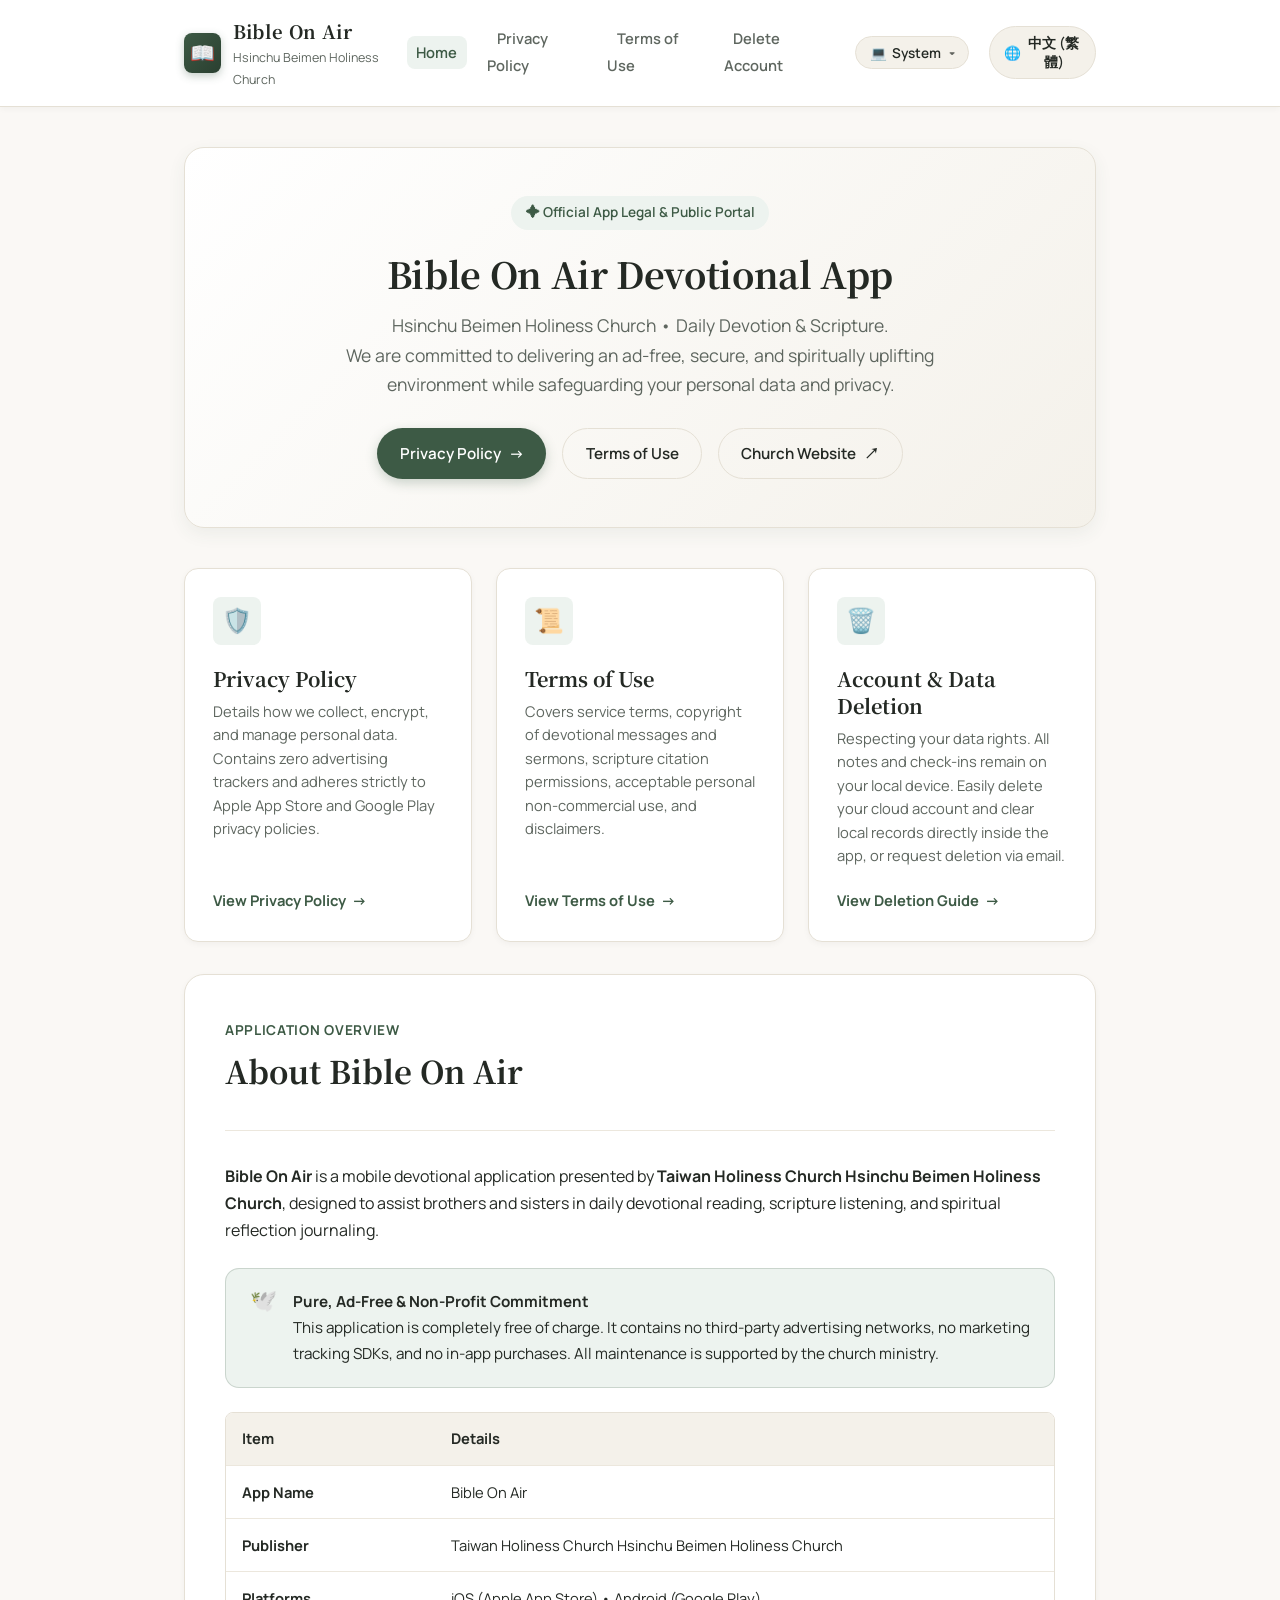
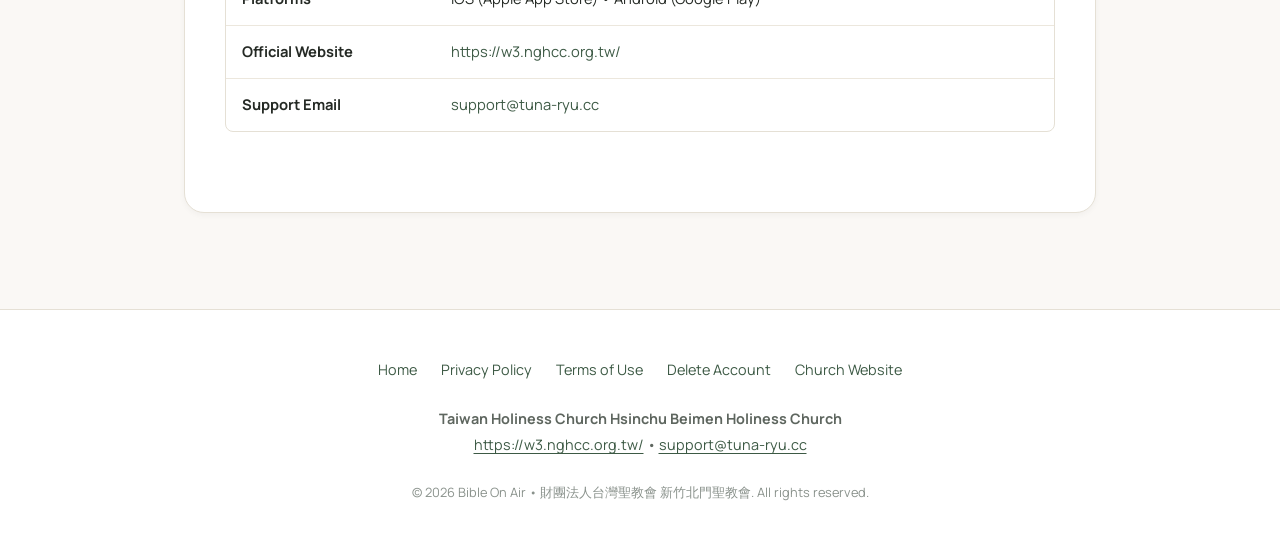
==== docs/index.html @ 03822532 "refactor(structure): 將靜態網頁內容遷移至 docs/ 目錄以支援 GitHub Pages 發布 - 將 HTML、CSS、JS 靜態資源由根目錄移至 docs/ 目錄，便於使用" ====
<!DOCTYPE html>
<html lang="zh-TW" data-lang="zh">
<head>
  <meta charset="UTF-8">
  <meta name="viewport" content="width=device-width, initial-scale=1.0">
  <title>Bible On Air - 官方條款與公開資訊 | 新竹北門聖教會</title>
  <meta name="description" content="Bible On Air 行動應用程式官方條款與公開入口：提供隱私權政策、服務條款、帳號資料刪除指引及教會官方聯繫資訊。新竹北門聖教會。">
  <link rel="preconnect" href="https://fonts.googleapis.com">
  <link rel="preconnect" href="https://fonts.gstatic.com" crossorigin>
  <link href="https://fonts.googleapis.com/css2?family=Manrope:wght@400;500;600;700&family=Noto+Serif+TC:wght@500;600;700;900&display=swap" rel="stylesheet">
  <script>
    (function() {
      var t = localStorage.getItem('boa_preferred_theme') || 'system';
      document.documentElement.setAttribute('data-theme', t);
    })();
  </script>
  <link rel="stylesheet" href="style.css?v=2610160807">
</head>
<body>

  <!-- Site Header -->
  <header class="site-header">
    <div class="header-container">
      <a href="index.html" class="brand-wrapper">
        <div class="brand-logo-icon">📖</div>
        <div class="brand-meta">
          <span class="brand-name">Bible On Air</span>
          <span class="brand-sub">
            <span class="lang-zh">新竹北門聖教會</span>
            <span class="lang-en">Hsinchu Beimen Holiness Church</span>
          </span>
        </div>
      </a>

      <nav>
        <ul class="nav-links">
          <li>
            <a href="index.html" class="nav-link active">
              <span class="lang-zh">首頁</span>
              <span class="lang-en">Home</span>
            </a>
          </li>
          <li>
            <a href="privacy.html" class="nav-link">
              <span class="lang-zh">隱私權政策</span>
              <span class="lang-en">Privacy Policy</span>
            </a>
          </li>
          <li>
            <a href="terms.html" class="nav-link">
              <span class="lang-zh">服務條款</span>
              <span class="lang-en">Terms of Use</span>
            </a>
          </li>
          <li>
            <a href="delete-account.html" class="nav-link">
              <span class="lang-zh">刪除帳號指引</span>
              <span class="lang-en">Delete Account</span>
            </a>
          </li>
          <li class="theme-dropdown-container">
            <button type="button" class="theme-switch-btn" aria-haspopup="true" aria-expanded="false" title="外觀：跟隨系統 (點擊展開選單)">
              <span class="theme-icon">💻</span>
              <span class="theme-label-zh lang-zh">系統</span>
              <span class="theme-label-en lang-en">System</span>
              <span class="dropdown-arrow">▾</span>
            </button>
            <div class="theme-dropdown-menu" role="menu">
              <button type="button" class="theme-menu-item active" data-theme-value="system" role="menuitem">
                <span class="theme-menu-item-left">
                  <span class="menu-icon">💻</span>
                  <span class="menu-label">
                    <span class="lang-zh">跟隨系統</span>
                    <span class="lang-en">System Default</span>
                  </span>
                </span>
                <span class="menu-check">✓</span>
              </button>
              <button type="button" class="theme-menu-item" data-theme-value="light" role="menuitem">
                <span class="theme-menu-item-left">
                  <span class="menu-icon">☀️</span>
                  <span class="menu-label">
                    <span class="lang-zh">淺色模式</span>
                    <span class="lang-en">Light Mode</span>
                  </span>
                </span>
                <span class="menu-check">✓</span>
              </button>
              <button type="button" class="theme-menu-item" data-theme-value="dark" role="menuitem">
                <span class="theme-menu-item-left">
                  <span class="menu-icon">🌙</span>
                  <span class="menu-label">
                    <span class="lang-zh">深色模式</span>
                    <span class="lang-en">Dark Mode</span>
                  </span>
                </span>
                <span class="menu-check">✓</span>
              </button>
            </div>
          </li>
          <li>
            <button type="button" class="lang-switch-btn" aria-label="Toggle language">
              🌐 <span class="lang-label">EN / English</span>
            </button>
          </li>
        </ul>
      </nav>
    </div>
  </header>

  <!-- Main Container -->
  <main class="main-wrapper">
    <!-- Hero Banner -->
    <section class="hero-card">
      <div class="hero-badge">
        <span class="lang-zh">✦ 官方應用程式法務與公開資訊</span>
        <span class="lang-en">✦ Official App Legal &amp; Public Portal</span>
      </div>
      <h1 class="hero-title">
        <span class="lang-zh">Bible On Air 靈修應用程式</span>
        <span class="lang-en">Bible On Air Devotional App</span>
      </h1>
      <p class="hero-subtitle">
        <span class="lang-zh">
          新竹北門聖教會・每日靈修聆聽神的話語。<br>
          我們致力於提供純淨、專注、無廣告的屬靈閱讀與默想陪伴，並嚴格保護您的個人資料與隱私。
        </span>
        <span class="lang-en">
          Hsinchu Beimen Holiness Church &bull; Daily Devotion &amp; Scripture.<br>
          We are committed to delivering an ad-free, secure, and spiritually uplifting environment while safeguarding your personal data and privacy.
        </span>
      </p>
      <div class="hero-actions">
        <a href="privacy.html" class="btn btn-primary">
          <span class="lang-zh">閱讀隱私權政策</span>
          <span class="lang-en">Privacy Policy</span> &rarr;
        </a>
        <a href="terms.html" class="btn btn-outline">
          <span class="lang-zh">閱讀服務條款</span>
          <span class="lang-en">Terms of Use</span>
        </a>
        <a href="https://w3.nghcc.org.tw/" target="_blank" rel="noopener noreferrer" class="btn btn-outline">
          <span class="lang-zh">訪問教會官網</span>
          <span class="lang-en">Church Website</span> &#x2197;
        </a>
      </div>
    </section>

    <!-- Key Sections Grid -->
    <section class="grid-cards">
      <!-- Privacy Policy Card -->
      <div class="card-item">
        <div>
          <div class="card-icon">🛡️</div>
          <h3>
            <span class="lang-zh">隱私權政策</span>
            <span class="lang-en">Privacy Policy</span>
          </h3>
          <p>
            <span class="lang-zh">
              詳細說明我們如何收集、加密保護與使用您的個人資料。本 App 不包含任何商業廣告追蹤，嚴格遵循 Apple App Store 與 Google Play 隱私規範。
            </span>
            <span class="lang-en">
              Details how we collect, encrypt, and manage personal data. Contains zero advertising trackers and adheres strictly to Apple App Store and Google Play privacy policies.
            </span>
          </p>
        </div>
        <a href="privacy.html" class="card-link">
          <span class="lang-zh">查看完整政策條款</span>
          <span class="lang-en">View Privacy Policy</span> &rarr;
        </a>
      </div>

      <!-- Terms of Use Card -->
      <div class="card-item">
        <div>
          <div class="card-icon">📜</div>
          <h3>
            <span class="lang-zh">服務條款 (EULA)</span>
            <span class="lang-en">Terms of Use</span>
          </h3>
          <p>
            <span class="lang-zh">
              涵蓋本服務之使用準則、靈修文章著作權所屬、聖經經文引用授權聲明、非商業用途保障及免責條款。
            </span>
            <span class="lang-en">
              Covers service terms, copyright of devotional messages and sermons, scripture citation permissions, acceptable personal non-commercial use, and disclaimers.
            </span>
          </p>
        </div>
        <a href="terms.html" class="card-link">
          <span class="lang-zh">查看完整服務條款</span>
          <span class="lang-en">View Terms of Use</span> &rarr;
        </a>
      </div>

      <!-- Delete Account Card -->
      <div class="card-item">
        <div>
          <div class="card-icon">🗑️</div>
          <h3>
            <span class="lang-zh">帳號與資料刪除指引</span>
            <span class="lang-en">Account &amp; Data Deletion</span>
          </h3>
          <p>
            <span class="lang-zh">
              隨時尊重您的資料自主權。本 App 之靈修筆記與打卡純存放於您的本機手機。您可在 App「個人檔案」一鍵徹底清除雲端帳號與本機所有資料，或透過支援信箱由專人為您辦理。
            </span>
            <span class="lang-en">
              Respecting your data rights. All notes and check-ins remain on your local device. Easily delete your cloud account and clear local records directly inside the app, or request deletion via email.
            </span>
          </p>
        </div>
        <a href="delete-account.html" class="card-link">
          <span class="lang-zh">查看刪除流程與指引</span>
          <span class="lang-en">View Deletion Guide</span> &rarr;
        </a>
      </div>
    </section>

    <!-- Information Card -->
    <article class="doc-card" style="margin-top: 1.5rem;">
      <div class="doc-header">
        <div class="doc-tag">
          <span class="lang-zh">應用程式資訊與特色</span>
          <span class="lang-en">Application Overview</span>
        </div>
        <h2 class="doc-title">
          <span class="lang-zh">關於 Bible On Air</span>
          <span class="lang-en">About Bible On Air</span>
        </h2>
      </div>

      <div class="doc-section">
        <p>
          <span class="lang-zh">
            <strong>Bible On Air</strong> 是由 <strong>財團法人台灣聖教會 新竹北門聖教會</strong> 推出的屬靈靈修行動應用程式，旨在協助弟兄姊妹在每日生活中穩定親近神、研讀經文、聆聽信息並記錄屬靈心得。
          </span>
          <span class="lang-en">
            <strong>Bible On Air</strong> is a mobile devotional application presented by <strong>Taiwan Holiness Church Hsinchu Beimen Holiness Church</strong>, designed to assist brothers and sisters in daily devotional reading, scripture listening, and spiritual reflection journaling.
          </span>
        </p>

        <div class="callout callout-info">
          <div class="callout-icon">🕊️</div>
          <div>
            <strong>
              <span class="lang-zh">純淨無廣告・無營利承諾</span>
              <span class="lang-en">Pure, Ad-Free &amp; Non-Profit Commitment</span>
            </strong><br>
            <span class="lang-zh">
              本應用程式完全免費提供，內部無任何第三方廣告聯播網（Ad Networks）、無追蹤行銷代碼，亦無任何應用程式內購（In-App Purchases）機制。所有經費與維運均由教會支持。
            </span>
            <span class="lang-en">
              This application is completely free of charge. It contains no third-party advertising networks, no marketing tracking SDKs, and no in-app purchases. All maintenance is supported by the church ministry.
            </span>
          </div>
        </div>

        <div class="data-table-wrapper">
          <table class="data-table">
            <thead>
              <tr>
                <th><span class="lang-zh">項目</span><span class="lang-en">Item</span></th>
                <th><span class="lang-zh">規格與說明</span><span class="lang-en">Details</span></th>
              </tr>
            </thead>
            <tbody>
              <tr>
                <td><strong><span class="lang-zh">應用程式名稱</span><span class="lang-en">App Name</span></strong></td>
                <td>Bible On Air</td>
              </tr>
              <tr>
                <td><strong><span class="lang-zh">發行單位</span><span class="lang-en">Publisher</span></strong></td>
                <td>
                  <span class="lang-zh">財團法人台灣聖教會 新竹北門聖教會</span>
                  <span class="lang-en">Taiwan Holiness Church Hsinchu Beimen Holiness Church</span>
                </td>
              </tr>
              <tr>
                <td><strong><span class="lang-zh">支援平台</span><span class="lang-en">Platforms</span></strong></td>
                <td>iOS (Apple App Store) &bull; Android (Google Play)</td>
              </tr>
              <tr>
                <td><strong><span class="lang-zh">教會官方網站</span><span class="lang-en">Official Website</span></strong></td>
                <td><a href="https://w3.nghcc.org.tw/" target="_blank" rel="noopener noreferrer">https://w3.nghcc.org.tw/</a></td>
              </tr>
              <tr>
                <td><strong><span class="lang-zh">應用程式支援信箱</span><span class="lang-en">Support Email</span></strong></td>
                <td><a href="mailto:support@tuna-ryu.cc">support@tuna-ryu.cc</a></td>
              </tr>
            </tbody>
          </table>
        </div>
      </div>
    </article>
  </main>

  <!-- Site Footer -->
  <footer class="site-footer">
    <div class="footer-container">
      <nav class="footer-nav">
        <a href="index.html">
          <span class="lang-zh">首頁</span>
          <span class="lang-en">Home</span>
        </a>
        <a href="privacy.html">
          <span class="lang-zh">隱私權政策</span>
          <span class="lang-en">Privacy Policy</span>
        </a>
        <a href="terms.html">
          <span class="lang-zh">服務條款</span>
          <span class="lang-en">Terms of Use</span>
        </a>
        <a href="delete-account.html">
          <span class="lang-zh">刪除帳號指引</span>
          <span class="lang-en">Delete Account</span>
        </a>
        <a href="https://w3.nghcc.org.tw/" target="_blank" rel="noopener noreferrer">
          <span class="lang-zh">教會官方網站</span>
          <span class="lang-en">Church Website</span>
        </a>
      </nav>

      <div class="footer-church-info">
        <strong>
          <span class="lang-zh">財團法人台灣聖教會 新竹北門聖教會</span>
          <span class="lang-en">Taiwan Holiness Church Hsinchu Beimen Holiness Church</span>
        </strong><br>
        <span class="lang-zh">官方網站：</span><a href="https://w3.nghcc.org.tw/" target="_blank" rel="noopener noreferrer">https://w3.nghcc.org.tw/</a> &bull;
        <span class="lang-zh">技術支援與問題諮詢：</span><a href="mailto:support@tuna-ryu.cc">support@tuna-ryu.cc</a>
      </div>

      <div class="footer-copy">
        &copy; 2026 Bible On Air &bull; 財團法人台灣聖教會 新竹北門聖教會. All rights reserved.
      </div>
    </div>
  </footer>

  <script src="script.js?v=2610160807"></script>
</body>
</html>
---- docs/style.css ----
:root, [data-theme="light"] {
  color-scheme: light;
  --font-serif: "Noto Serif TC", "Songti TC", "Source Han Serif TC", Georgia, serif;
  --font-sans: "Manrope", -apple-system, BlinkMacSystemFont, "Segoe UI", Roboto, "Helvetica Neue", Arial, sans-serif;

  --color-primary: #3d5a45;
  --color-primary-dark: #2a3f30;
  --color-primary-light: #52745d;
  --color-primary-subtle: #edf3ef;

  --color-accent: #c48a47;
  --color-accent-subtle: #fbf5ec;

  --bg-page: #faf8f5;
  --bg-card: #ffffff;
  --bg-card-subtle: #f4f1ea;
  --border-color: #e5e0d5;
  --border-light: #ece7dd;

  --text-main: #242924;
  --text-muted: #5e665f;
  --text-subtle: #8a928c;
  --text-on-primary: #ffffff;

  --color-danger: #c53929;
  --color-danger-subtle: #fdf2f0;

  --shadow-sm: 0 2px 6px rgba(0, 0, 0, 0.04);
  --shadow-md: 0 6px 18px rgba(61, 90, 69, 0.07);
  --shadow-lg: 0 12px 30px rgba(61, 90, 69, 0.12);

  --radius-sm: 8px;
  --radius-md: 14px;
  --radius-lg: 20px;
  --radius-full: 9999px;

  --container-width: 960px;
}

[data-theme="dark"] {
  color-scheme: dark;
  --bg-page: #151a17;
  --bg-card: #1f2621;
  --bg-card-subtle: #27302a;
  --border-color: #313c34;
  --border-light: #2c362f;

  --text-main: #edebe6;
  --text-muted: #b0b8b2;
  --text-subtle: #79827b;

  --color-primary: #5c8466;
  --color-primary-dark: #44664d;
  --color-primary-light: #7ca887;
  --color-primary-subtle: #243228;

  --color-accent: #dca05b;
  --color-accent-subtle: #34281a;

  --color-danger: #e25c4d;
  --color-danger-subtle: #361f1c;

  --shadow-sm: 0 2px 6px rgba(0, 0, 0, 0.3);
  --shadow-md: 0 6px 18px rgba(0, 0, 0, 0.4);
  --shadow-lg: 0 12px 30px rgba(0, 0, 0, 0.5);
}

@media (prefers-color-scheme: dark) {
  :root:not([data-theme="light"]) {
    color-scheme: dark;
    --bg-page: #151a17;
    --bg-card: #1f2621;
    --bg-card-subtle: #27302a;
    --border-color: #313c34;
    --border-light: #2c362f;

    --text-main: #edebe6;
    --text-muted: #b0b8b2;
    --text-subtle: #79827b;

    --color-primary: #5c8466;
    --color-primary-dark: #44664d;
    --color-primary-light: #7ca887;
    --color-primary-subtle: #243228;

    --color-accent: #dca05b;
    --color-accent-subtle: #34281a;

    --color-danger: #e25c4d;
    --color-danger-subtle: #361f1c;

    --shadow-sm: 0 2px 6px rgba(0, 0, 0, 0.3);
    --shadow-md: 0 6px 18px rgba(0, 0, 0, 0.4);
    --shadow-lg: 0 12px 30px rgba(0, 0, 0, 0.5);
  }
}

* {
  box-sizing: border-box;
  margin: 0;
  padding: 0;
}

html {
  font-size: 16px;
  scroll-behavior: smooth;
}

body {
  font-family: var(--font-sans);
  background-color: var(--bg-page);
  color: var(--text-main);
  line-height: 1.7;
  -webkit-font-smoothing: antialiased;
  min-height: 100vh;
  display: flex;
  flex-direction: column;
}

h1, h2, h3, h4, .brand-title, .serif-font {
  font-family: var(--font-serif);
  font-weight: 700;
  color: var(--text-main);
  line-height: 1.35;
}

a {
  color: var(--color-primary);
  text-decoration: none;
  transition: color 0.2s ease, opacity 0.2s ease;
}

a:hover {
  color: var(--color-primary-light);
}

/* ==================== Header & Navigation ==================== */
.site-header {
  background: var(--bg-card);
  border-bottom: 1px solid var(--border-color);
  position: sticky;
  top: 0;
  z-index: 100;
  box-shadow: var(--shadow-sm);
}

.header-container {
  max-width: var(--container-width);
  margin: 0 auto;
  padding: 1rem 1.5rem;
  display: flex;
  justify-content: space-between;
  align-items: center;
}

.brand-wrapper {
  display: flex;
  align-items: center;
  gap: 0.75rem;
  text-decoration: none;
  color: inherit;
}

.brand-logo-icon {
  width: 40px;
  height: 40px;
  border-radius: var(--radius-sm);
  background: linear-gradient(135deg, var(--color-primary), var(--color-primary-dark));
  display: flex;
  align-items: center;
  justify-content: center;
  color: #ffffff;
  font-size: 1.25rem;
  box-shadow: 0 3px 8px rgba(61, 90, 69, 0.3);
}

.brand-meta {
  display: flex;
  flex-direction: column;
}

.brand-name {
  font-family: var(--font-serif);
  font-size: 1.15rem;
  font-weight: 700;
  color: var(--text-main);
  letter-spacing: 0.02em;
}

.brand-sub {
  font-size: 0.78rem;
  color: var(--text-muted);
}

.nav-links {
  display: flex;
  align-items: center;
  gap: 1.25rem;
  list-style: none;
}

.nav-link {
  font-size: 0.92rem;
  font-weight: 600;
  color: var(--text-muted);
  padding: 0.4rem 0.6rem;
  border-radius: var(--radius-sm);
  transition: all 0.2s ease;
}

.nav-link:hover, .nav-link.active {
  color: var(--color-primary);
  background: var(--color-primary-subtle);
}

.lang-switch-btn,
.theme-switch-btn {
  display: inline-flex;
  align-items: center;
  gap: 0.35rem;
  background: var(--bg-card-subtle);
  border: 1px solid var(--border-color);
  color: var(--text-main);
  font-family: var(--font-sans);
  font-size: 0.85rem;
  font-weight: 600;
  padding: 0.4rem 0.85rem;
  border-radius: var(--radius-full);
  cursor: pointer;
  transition: all 0.2s ease;
  user-select: none;
}

.lang-switch-btn:hover,
.theme-switch-btn:hover {
  background: var(--color-primary-subtle);
  color: var(--color-primary);
  border-color: var(--color-primary);
}

/* ==================== Theme Dropdown Menu ==================== */
.theme-dropdown-container {
  position: relative;
  display: inline-flex;
}

.dropdown-arrow {
  font-size: 0.72rem;
  margin-left: 2px;
  opacity: 0.7;
  transition: transform 0.2s ease;
  display: inline-block;
}

.theme-dropdown-container.open .dropdown-arrow {
  transform: rotate(180deg);
}

.theme-dropdown-menu {
  position: absolute;
  top: calc(100% + 8px);
  right: 0;
  min-width: 175px;
  background: var(--bg-card);
  border: 1px solid var(--border-color);
  border-radius: var(--radius-md);
  box-shadow: var(--shadow-lg);
  padding: 6px;
  display: none;
  flex-direction: column;
  gap: 3px;
  z-index: 1000;
  transform-origin: top right;
  animation: dropdownFadeIn 0.18s cubic-bezier(0.16, 1, 0.3, 1);
}

@keyframes dropdownFadeIn {
  from {
    opacity: 0;
    transform: scale(0.95) translateY(-4px);
  }
  to {
    opacity: 1;
    transform: scale(1) translateY(0);
  }
}

.theme-dropdown-container.open .theme-dropdown-menu {
  display: flex;
}

.theme-menu-item {
  display: flex;
  align-items: center;
  justify-content: space-between;
  gap: 10px;
  width: 100%;
  padding: 8px 12px;
  background: transparent;
  border: none;
  border-radius: var(--radius-sm);
  font-family: var(--font-sans);
  font-size: 0.88rem;
  font-weight: 500;
  color: var(--text-main);
  text-align: left;
  cursor: pointer;
  transition: all 0.15s ease;
}

.theme-menu-item:hover {
  background: var(--bg-card-subtle);
  color: var(--color-primary);
}

.theme-menu-item.active {
  font-weight: 700;
  color: var(--color-primary);
  background: var(--color-primary-subtle);
}

.theme-menu-item-left {
  display: inline-flex;
  align-items: center;
  gap: 8px;
}

.theme-menu-item .menu-check {
  font-size: 0.85rem;
  color: var(--color-primary);
  font-weight: 700;
  opacity: 0;
}

.theme-menu-item.active .menu-check {
  opacity: 1;
}

/* ==================== Main Container ==================== */
.main-wrapper {
  flex: 1;
  max-width: var(--container-width);
  margin: 0 auto;
  width: 100%;
  padding: 2.5rem 1.5rem 4rem 1.5rem;
}

/* ==================== Hero Banner ==================== */
.hero-card {
  background: linear-gradient(135deg, var(--bg-card) 0%, var(--bg-card-subtle) 100%);
  border: 1px solid var(--border-color);
  border-radius: var(--radius-lg);
  padding: 3rem 2.5rem;
  margin-bottom: 2.5rem;
  box-shadow: var(--shadow-md);
  text-align: center;
  position: relative;
  overflow: hidden;
}

.hero-badge {
  display: inline-flex;
  align-items: center;
  gap: 0.4rem;
  background: var(--color-primary-subtle);
  color: var(--color-primary);
  font-size: 0.85rem;
  font-weight: 600;
  padding: 0.35rem 0.9rem;
  border-radius: var(--radius-full);
  margin-bottom: 1.25rem;
}

.hero-title {
  font-size: 2.25rem;
  margin-bottom: 0.75rem;
  letter-spacing: -0.01em;
}

.hero-subtitle {
  font-size: 1.1rem;
  color: var(--text-muted);
  max-width: 680px;
  margin: 0 auto 1.75rem auto;
}

.hero-actions {
  display: flex;
  justify-content: center;
  gap: 1rem;
  flex-wrap: wrap;
}

.btn {
  display: inline-flex;
  align-items: center;
  gap: 0.5rem;
  padding: 0.7rem 1.4rem;
  font-size: 0.95rem;
  font-weight: 600;
  border-radius: var(--radius-full);
  cursor: pointer;
  transition: all 0.25s ease;
  border: none;
}

.btn-primary {
  background: var(--color-primary);
  color: #ffffff;
  box-shadow: 0 4px 12px rgba(61, 90, 69, 0.25);
}

.btn-primary:hover {
  background: var(--color-primary-dark);
  color: #ffffff;
  transform: translateY(-1px);
}

.btn-outline {
  background: transparent;
  color: var(--text-main);
  border: 1px solid var(--border-color);
}

.btn-outline:hover {
  background: var(--bg-card-subtle);
  border-color: var(--text-muted);
  color: var(--text-main);
}

/* ==================== Content Cards & Articles ==================== */
.doc-card {
  background: var(--bg-card);
  border: 1px solid var(--border-color);
  border-radius: var(--radius-lg);
  padding: 2.75rem 2.5rem;
  box-shadow: var(--shadow-sm);
  margin-bottom: 2rem;
}

.doc-header {
  border-bottom: 1px solid var(--border-light);
  padding-bottom: 1.75rem;
  margin-bottom: 2rem;
}

.doc-tag {
  color: var(--color-primary);
  font-weight: 700;
  font-size: 0.85rem;
  letter-spacing: 0.05em;
  text-transform: uppercase;
  margin-bottom: 0.5rem;
}

.doc-title {
  font-size: 1.95rem;
  margin-bottom: 0.6rem;
}

.doc-meta {
  display: flex;
  gap: 1.5rem;
  font-size: 0.88rem;
  color: var(--text-subtle);
  flex-wrap: wrap;
}

.doc-meta span {
  display: inline-flex;
  align-items: center;
  gap: 0.35rem;
}

/* Section styling */
.doc-section {
  margin-bottom: 2.25rem;
}

.doc-section h2 {
  font-size: 1.45rem;
  margin-bottom: 1rem;
  padding-bottom: 0.4rem;
  border-bottom: 1px solid var(--border-light);
  color: var(--color-primary);
  display: flex;
  align-items: center;
  gap: 0.5rem;
}

.doc-section h3 {
  font-size: 1.15rem;
  margin: 1.25rem 0 0.5rem 0;
  color: var(--text-main);
}

.doc-section p {
  margin-bottom: 0.9rem;
  color: var(--text-main);
  font-size: 1rem;
}

.doc-section ul, .doc-section ol {
  margin-left: 1.5rem;
  margin-bottom: 1rem;
  color: var(--text-main);
}

.doc-section li {
  margin-bottom: 0.5rem;
}

/* Callout Box */
.callout {
  padding: 1.25rem 1.5rem;
  border-radius: var(--radius-md);
  margin: 1.5rem 0;
  font-size: 0.95rem;
  display: flex;
  gap: 1rem;
  align-items: flex-start;
}

.callout-info {
  background: var(--color-primary-subtle);
  border: 1px solid rgba(61, 90, 69, 0.2);
  color: var(--text-main);
}

.callout-warning {
  background: var(--color-accent-subtle);
  border: 1px solid rgba(196, 138, 71, 0.3);
  color: var(--text-main);
}

.callout-danger {
  background: var(--color-danger-subtle);
  border: 1px solid rgba(197, 57, 41, 0.25);
  color: var(--text-main);
}

.callout-icon {
  font-size: 1.35rem;
  line-height: 1;
}

/* Table styling */
.data-table-wrapper {
  overflow-x: auto;
  margin: 1.5rem 0;
  border-radius: var(--radius-sm);
  border: 1px solid var(--border-color);
}

.data-table {
  width: 100%;
  border-collapse: collapse;
  text-align: left;
  font-size: 0.92rem;
}

.data-table th, .data-table td {
  padding: 0.85rem 1rem;
  border-bottom: 1px solid var(--border-light);
}

.data-table th {
  background: var(--bg-card-subtle);
  font-weight: 700;
  color: var(--text-main);
}

.data-table tr:last-child td {
  border-bottom: none;
}

/* ==================== Grid for Portal ==================== */
.grid-cards {
  display: grid;
  grid-template-columns: repeat(auto-fit, minmax(280px, 1fr));
  gap: 1.5rem;
  margin: 2rem 0;
}

.card-item {
  background: var(--bg-card);
  border: 1px solid var(--border-color);
  border-radius: var(--radius-md);
  padding: 1.75rem;
  display: flex;
  flex-direction: column;
  justify-content: space-between;
  box-shadow: var(--shadow-sm);
  transition: transform 0.2s ease, box-shadow 0.2s ease, border-color 0.2s ease;
}

.card-item:hover {
  transform: translateY(-3px);
  box-shadow: var(--shadow-md);
  border-color: var(--color-primary-light);
}

.card-icon {
  width: 48px;
  height: 48px;
  border-radius: var(--radius-sm);
  background: var(--color-primary-subtle);
  color: var(--color-primary);
  display: flex;
  align-items: center;
  justify-content: center;
  font-size: 1.5rem;
  margin-bottom: 1.25rem;
}

.card-item h3 {
  font-size: 1.25rem;
  margin-bottom: 0.5rem;
}

.card-item p {
  color: var(--text-muted);
  font-size: 0.92rem;
  line-height: 1.6;
  margin-bottom: 1.25rem;
}

.card-link {
  font-weight: 700;
  font-size: 0.92rem;
  display: inline-flex;
  align-items: center;
  gap: 0.35rem;
}

/* ==================== Footer ==================== */
.site-footer {
  background: var(--bg-card);
  border-top: 1px solid var(--border-color);
  padding: 3rem 1.5rem;
  margin-top: auto;
}

.footer-container {
  max-width: var(--container-width);
  margin: 0 auto;
  display: flex;
  flex-direction: column;
  gap: 1.5rem;
  text-align: center;
}

.footer-nav {
  display: flex;
  justify-content: center;
  gap: 1.5rem;
  flex-wrap: wrap;
  font-size: 0.9rem;
}

.footer-church-info {
  font-size: 0.9rem;
  color: var(--text-muted);
  line-height: 1.8;
}

.footer-church-info a {
  text-decoration: underline;
  text-underline-offset: 3px;
}

.footer-copy {
  font-size: 0.8rem;
  color: var(--text-subtle);
}

/* ==================== Language Toggle Mechanism ==================== */
[data-lang="en"] .lang-zh {
  display: none !important;
}

[data-lang="zh"] .lang-en {
  display: none !important;
}

/* ==================== Responsive ==================== */
@media (max-width: 768px) {
  .header-container {
    flex-direction: column;
    gap: 1rem;
    align-items: stretch;
  }

  .nav-links {
    justify-content: center;
    flex-wrap: wrap;
    gap: 0.75rem;
  }

  .hero-card {
    padding: 2.25rem 1.5rem;
  }

  .hero-title {
    font-size: 1.85rem;
  }

  .doc-card {
    padding: 1.75rem 1.25rem;
  }

  .doc-title {
    font-size: 1.6rem;
  }
}
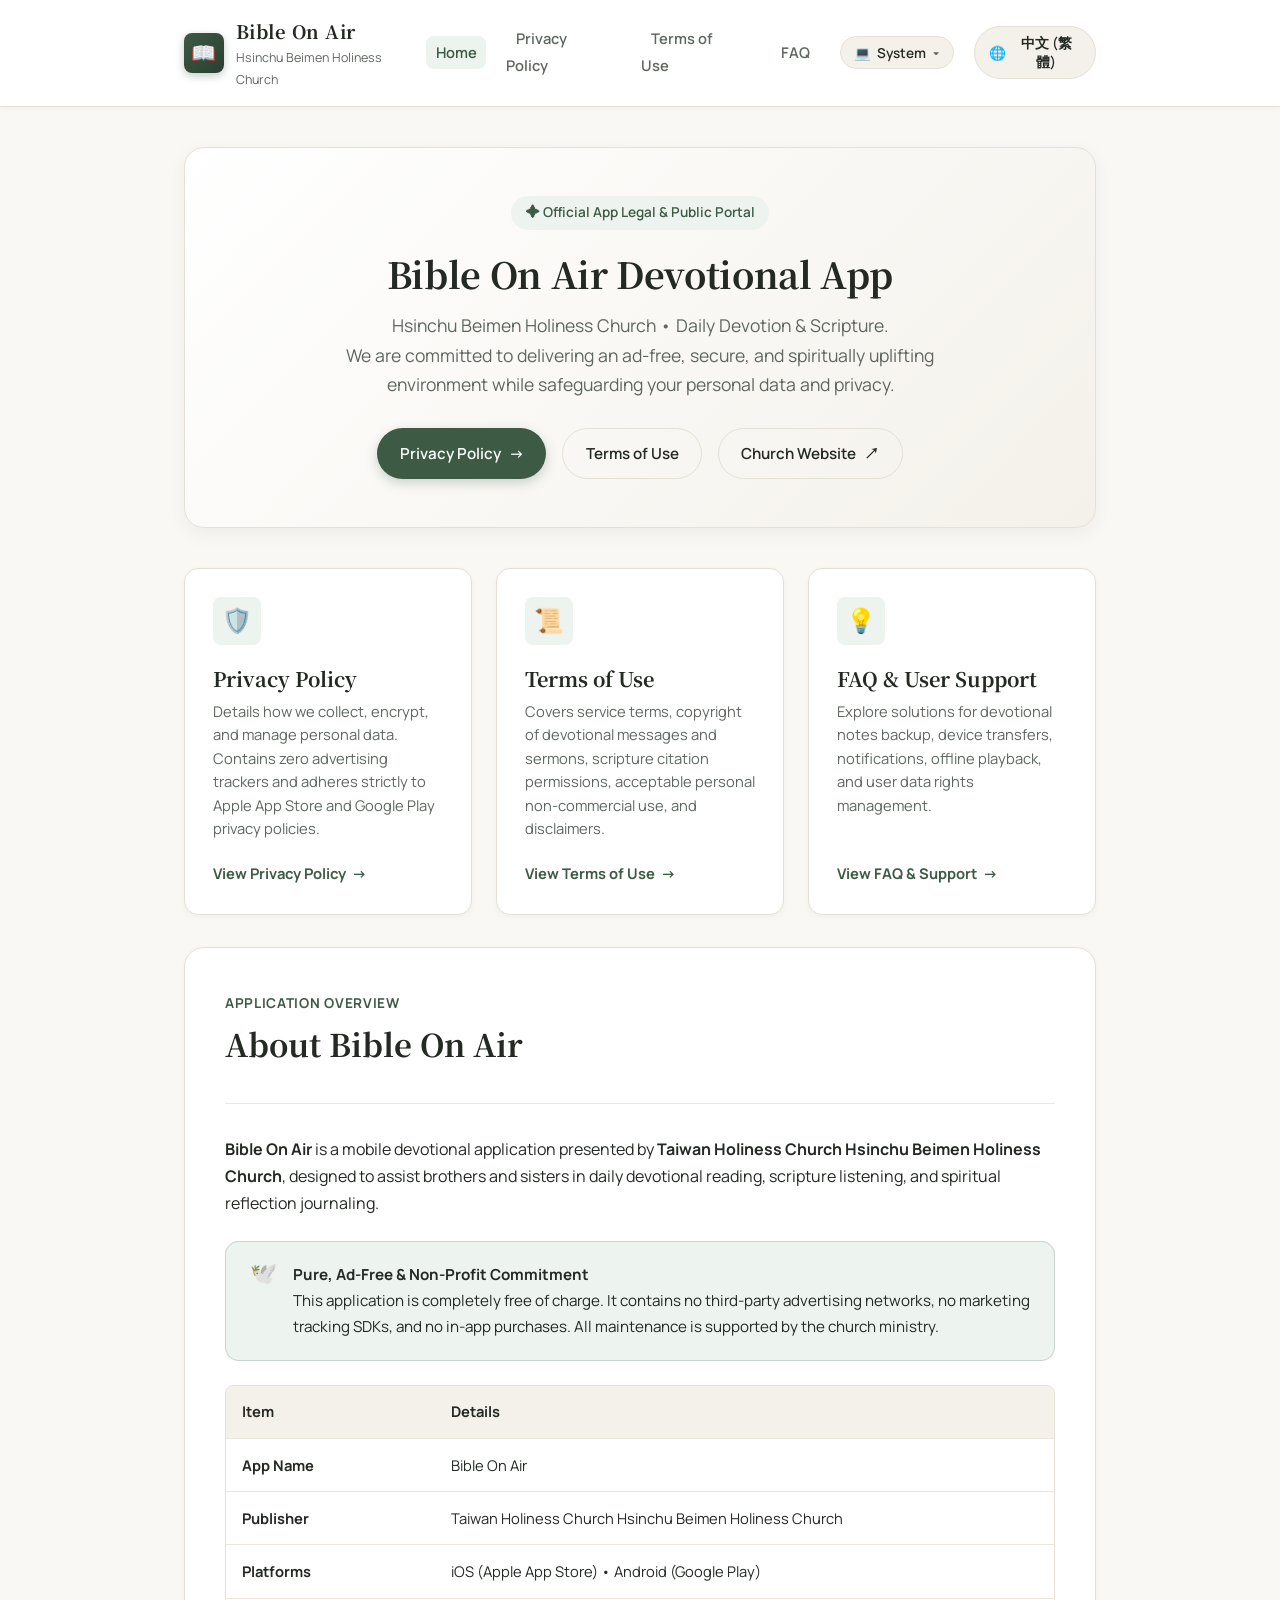
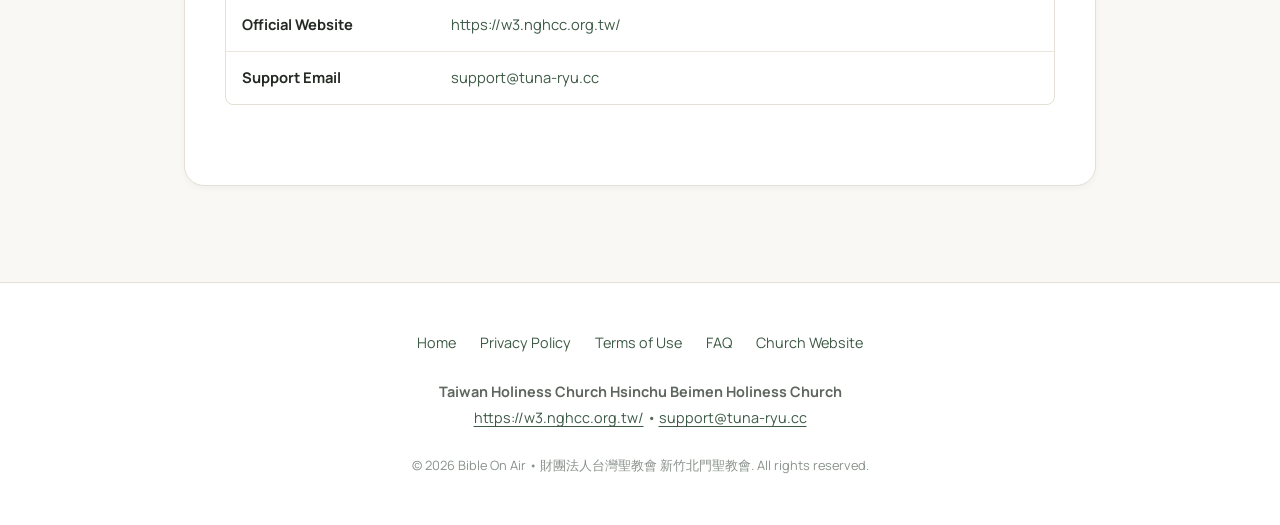
==== commit 455444cc: "feat: 將「刪除帳號指引」改版為「常見問題 (FAQ)」與使用支援指引 - 頂部導航與頁尾連結替換：移除「刪除帳號指引」，改為實用溫和的「常見問題」 - 新增 docs/faq.html：涵蓋筆記" ====
--- a/docs/index.html
+++ b/docs/index.html
@@ -14,7 +14,7 @@
       document.documentElement.setAttribute('data-theme', t);
     })();
   </script>
-  <link rel="stylesheet" href="style.css?v=2610160807">
+  <link rel="stylesheet" href="style.css?v=2610162302">
 </head>
 <body>
 
@@ -53,9 +53,9 @@
             </a>
           </li>
           <li>
-            <a href="delete-account.html" class="nav-link">
-              <span class="lang-zh">刪除帳號指引</span>
-              <span class="lang-en">Delete Account</span>
+            <a href="faq.html" class="nav-link">
+              <span class="lang-zh">常見問題</span>
+              <span class="lang-en">FAQ</span>
             </a>
           </li>
           <li class="theme-dropdown-container">
@@ -194,26 +194,26 @@
         </a>
       </div>
 
-      <!-- Delete Account Card -->
+      <!-- FAQ & Support Card -->
       <div class="card-item">
         <div>
-          <div class="card-icon">🗑️</div>
+          <div class="card-icon">💡</div>
           <h3>
-            <span class="lang-zh">帳號與資料刪除指引</span>
-            <span class="lang-en">Account &amp; Data Deletion</span>
+            <span class="lang-zh">常見問題與使用支援</span>
+            <span class="lang-en">FAQ &amp; User Support</span>
           </h3>
           <p>
             <span class="lang-zh">
-              隨時尊重您的資料自主權。本 App 之靈修筆記與打卡純存放於您的本機手機。您可在 App「個人檔案」一鍵徹底清除雲端帳號與本機所有資料，或透過支援信箱由專人為您辦理。
+              彙整靈修筆記備份、換機移轉、推播設定、離線音訊收聽及帳號與資料自主權指引，解答您在日常生活中的各項使用疑問。
             </span>
             <span class="lang-en">
-              Respecting your data rights. All notes and check-ins remain on your local device. Easily delete your cloud account and clear local records directly inside the app, or request deletion via email.
+              Explore solutions for devotional notes backup, device transfers, notifications, offline playback, and user data rights management.
             </span>
           </p>
         </div>
-        <a href="delete-account.html" class="card-link">
-          <span class="lang-zh">查看刪除流程與指引</span>
-          <span class="lang-en">View Deletion Guide</span> &rarr;
+        <a href="faq.html" class="card-link">
+          <span class="lang-zh">查看常見問題與支援</span>
+          <span class="lang-en">View FAQ &amp; Support</span> &rarr;
         </a>
       </div>
     </section>
@@ -312,9 +312,9 @@
           <span class="lang-zh">服務條款</span>
           <span class="lang-en">Terms of Use</span>
         </a>
-        <a href="delete-account.html">
-          <span class="lang-zh">刪除帳號指引</span>
-          <span class="lang-en">Delete Account</span>
+        <a href="faq.html">
+          <span class="lang-zh">常見問題</span>
+          <span class="lang-en">FAQ</span>
         </a>
         <a href="https://w3.nghcc.org.tw/" target="_blank" rel="noopener noreferrer">
           <span class="lang-zh">教會官方網站</span>
@@ -337,6 +337,6 @@
     </div>
   </footer>
 
-  <script src="script.js?v=2610160807"></script>
+  <script src="script.js?v=2610162302"></script>
 </body>
 </html>
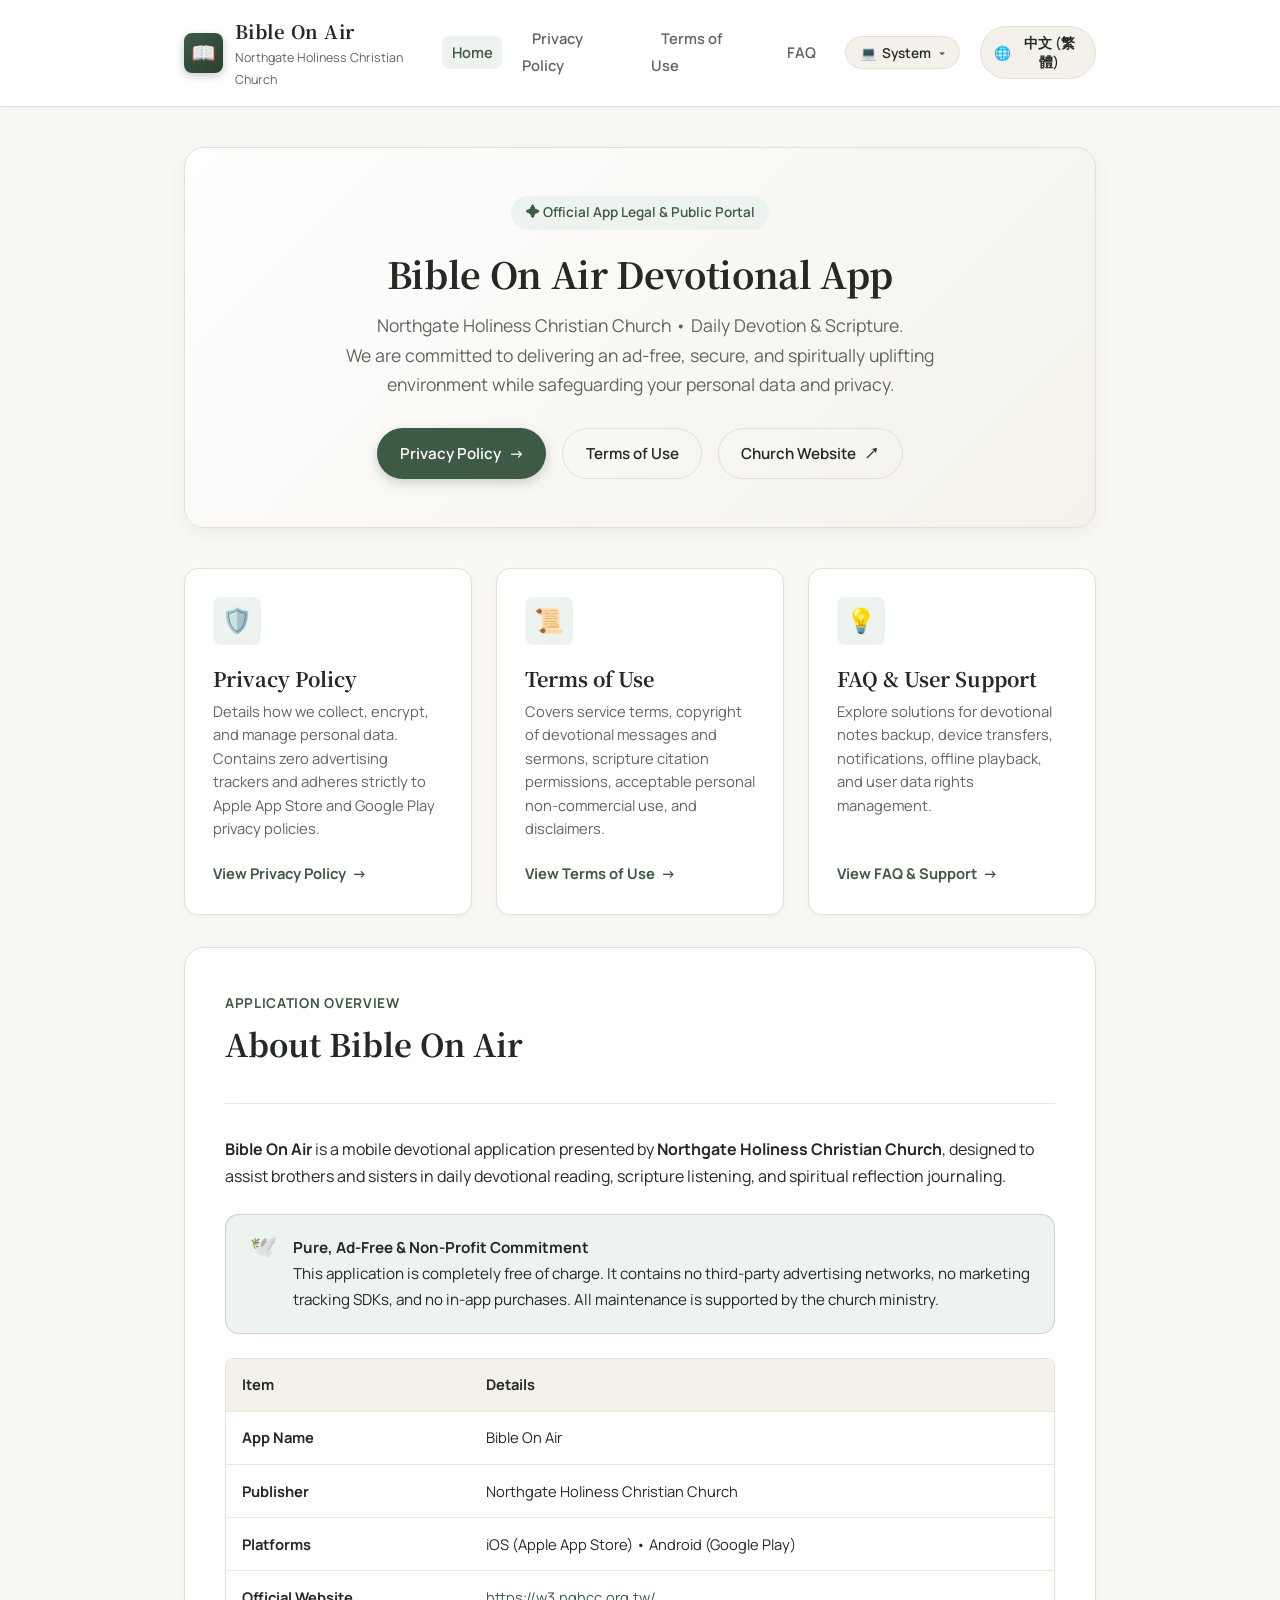
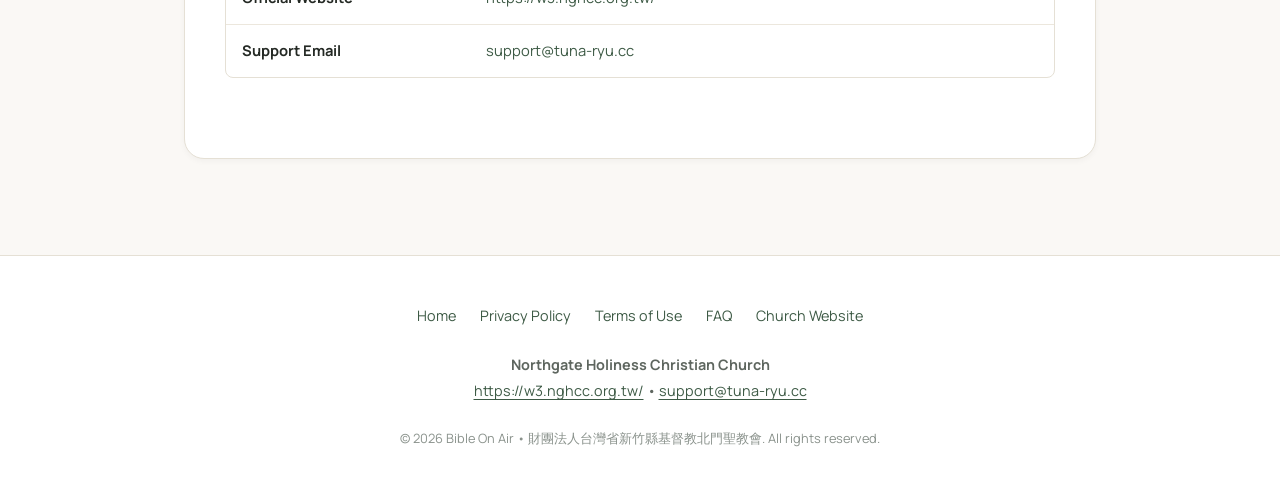
==== commit 19a5716f: "feat(legal): 更新教會官方全名與英文名稱並完善專案配置 - 統一法規條款與入口頁之法人全名為「財團法人台灣省新竹縣基督教北門聖教會」 - 統一英文官方名稱為「Northgate Holin" ====
--- a/docs/index.html
+++ b/docs/index.html
@@ -14,7 +14,7 @@
       document.documentElement.setAttribute('data-theme', t);
     })();
   </script>
-  <link rel="stylesheet" href="style.css?v=2610162302">
+  <link rel="stylesheet" href="style.css?v=2610241001">
 </head>
 <body>
 
@@ -27,7 +27,7 @@
           <span class="brand-name">Bible On Air</span>
           <span class="brand-sub">
             <span class="lang-zh">新竹北門聖教會</span>
-            <span class="lang-en">Hsinchu Beimen Holiness Church</span>
+            <span class="lang-en">Northgate Holiness Christian Church</span>
           </span>
         </div>
       </a>
@@ -126,7 +126,7 @@
           我們致力於提供純淨、專注、無廣告的屬靈閱讀與默想陪伴，並嚴格保護您的個人資料與隱私。
         </span>
         <span class="lang-en">
-          Hsinchu Beimen Holiness Church &bull; Daily Devotion &amp; Scripture.<br>
+          Northgate Holiness Christian Church &bull; Daily Devotion &amp; Scripture.<br>
           We are committed to delivering an ad-free, secure, and spiritually uplifting environment while safeguarding your personal data and privacy.
         </span>
       </p>
@@ -234,10 +234,10 @@
       <div class="doc-section">
         <p>
           <span class="lang-zh">
-            <strong>Bible On Air</strong> 是由 <strong>財團法人台灣聖教會 新竹北門聖教會</strong> 推出的屬靈靈修行動應用程式，旨在協助弟兄姊妹在每日生活中穩定親近神、研讀經文、聆聽信息並記錄屬靈心得。
+            <strong>Bible On Air</strong> 是由 <strong>財團法人台灣省新竹縣基督教北門聖教會</strong> 推出的屬靈靈修行動應用程式，旨在協助弟兄姊妹在每日生活中穩定親近神、研讀經文、聆聽信息並記錄屬靈心得。
           </span>
           <span class="lang-en">
-            <strong>Bible On Air</strong> is a mobile devotional application presented by <strong>Taiwan Holiness Church Hsinchu Beimen Holiness Church</strong>, designed to assist brothers and sisters in daily devotional reading, scripture listening, and spiritual reflection journaling.
+            <strong>Bible On Air</strong> is a mobile devotional application presented by <strong>Northgate Holiness Christian Church</strong>, designed to assist brothers and sisters in daily devotional reading, scripture listening, and spiritual reflection journaling.
           </span>
         </p>
 
@@ -273,8 +273,8 @@
               <tr>
                 <td><strong><span class="lang-zh">發行單位</span><span class="lang-en">Publisher</span></strong></td>
                 <td>
-                  <span class="lang-zh">財團法人台灣聖教會 新竹北門聖教會</span>
-                  <span class="lang-en">Taiwan Holiness Church Hsinchu Beimen Holiness Church</span>
+                  <span class="lang-zh">財團法人台灣省新竹縣基督教北門聖教會</span>
+                  <span class="lang-en">Northgate Holiness Christian Church</span>
                 </td>
               </tr>
               <tr>
@@ -324,19 +324,19 @@
 
       <div class="footer-church-info">
         <strong>
-          <span class="lang-zh">財團法人台灣聖教會 新竹北門聖教會</span>
-          <span class="lang-en">Taiwan Holiness Church Hsinchu Beimen Holiness Church</span>
+          <span class="lang-zh">財團法人台灣省新竹縣基督教北門聖教會</span>
+          <span class="lang-en">Northgate Holiness Christian Church</span>
         </strong><br>
         <span class="lang-zh">官方網站：</span><a href="https://w3.nghcc.org.tw/" target="_blank" rel="noopener noreferrer">https://w3.nghcc.org.tw/</a> &bull;
         <span class="lang-zh">技術支援與問題諮詢：</span><a href="mailto:support@tuna-ryu.cc">support@tuna-ryu.cc</a>
       </div>
 
       <div class="footer-copy">
-        &copy; 2026 Bible On Air &bull; 財團法人台灣聖教會 新竹北門聖教會. All rights reserved.
+        &copy; 2026 Bible On Air &bull; 財團法人台灣省新竹縣基督教北門聖教會. All rights reserved.
       </div>
     </div>
   </footer>
 
-  <script src="script.js?v=2610162302"></script>
+  <script src="script.js?v=2610241001"></script>
 </body>
 </html>
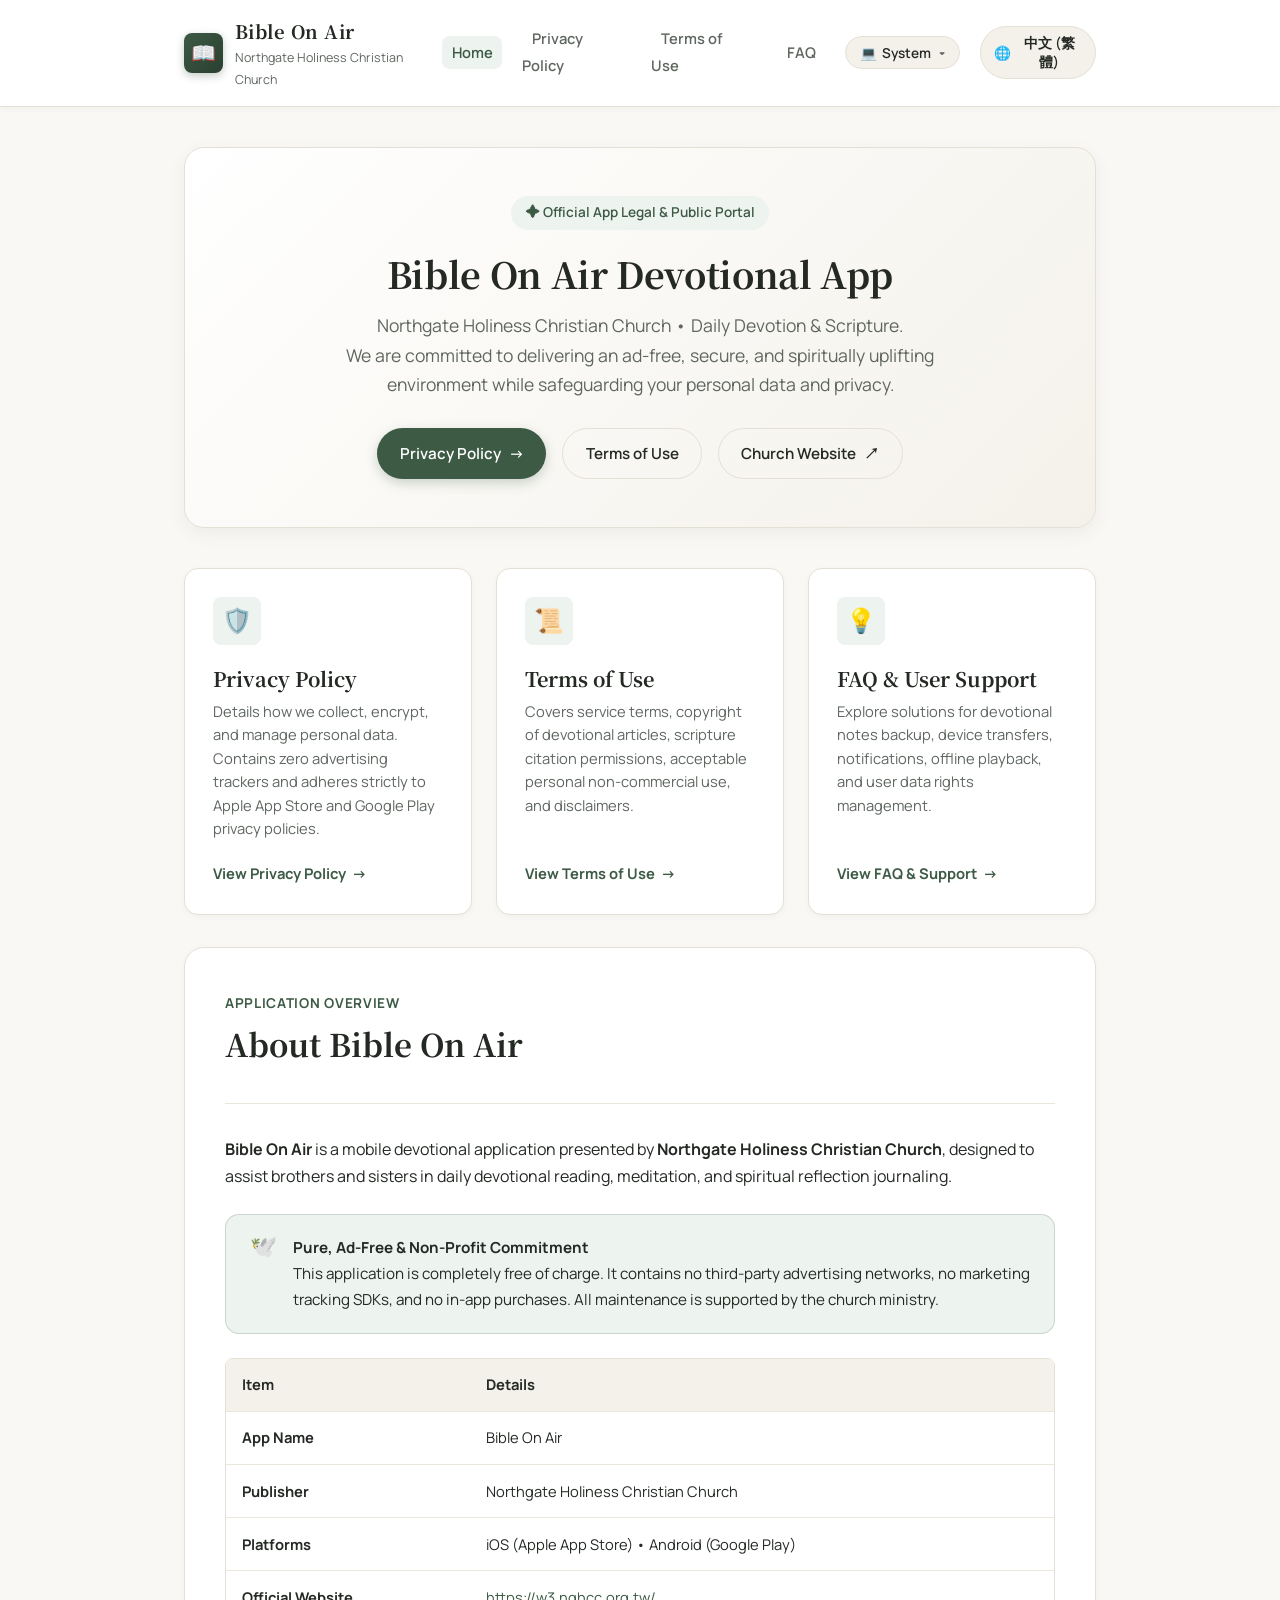
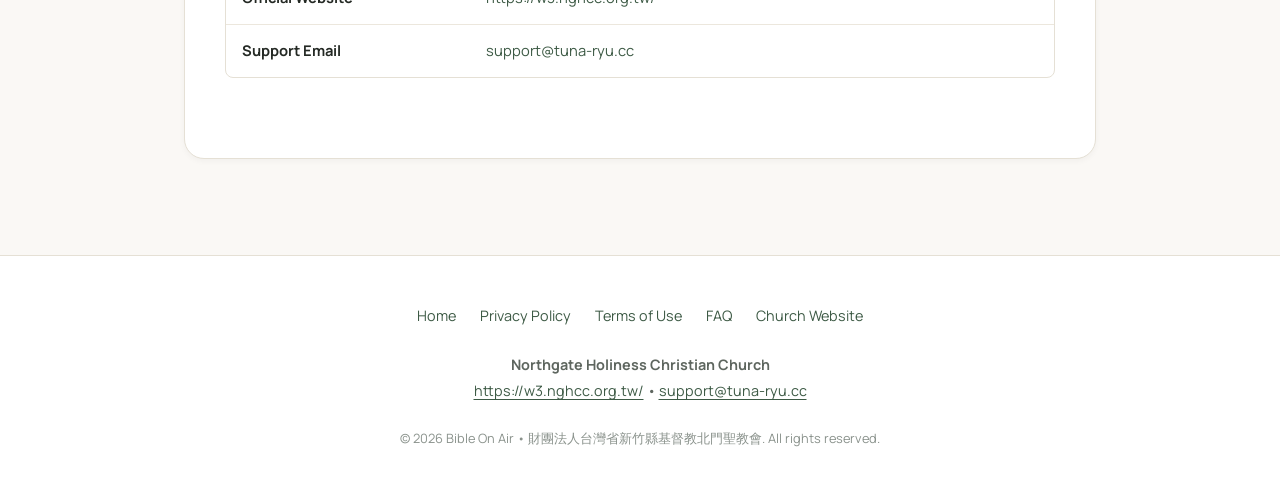
==== commit 97716167: "docs(legal): 修正條款與 FAQ 內容以符合 App 實際功能 - 移除音訊播放/廣播相關未實現功能描述，聚焦靈修文章、經文閱讀與打卡筆記 - 修正 FAQ 離線使用範圍與雲端同步機制說明" ====
--- a/docs/index.html
+++ b/docs/index.html
@@ -14,7 +14,7 @@
       document.documentElement.setAttribute('data-theme', t);
     })();
   </script>
-  <link rel="stylesheet" href="style.css?v=2610241001">
+  <link rel="stylesheet" href="style.css?v=2611070940">
 </head>
 <body>
 
@@ -184,7 +184,7 @@
               涵蓋本服務之使用準則、靈修文章著作權所屬、聖經經文引用授權聲明、非商業用途保障及免責條款。
             </span>
             <span class="lang-en">
-              Covers service terms, copyright of devotional messages and sermons, scripture citation permissions, acceptable personal non-commercial use, and disclaimers.
+              Covers service terms, copyright of devotional articles, scripture citation permissions, acceptable personal non-commercial use, and disclaimers.
             </span>
           </p>
         </div>
@@ -204,7 +204,7 @@
           </h3>
           <p>
             <span class="lang-zh">
-              彙整靈修筆記備份、換機移轉、推播設定、離線音訊收聽及帳號與資料自主權指引，解答您在日常生活中的各項使用疑問。
+              彙整靈修筆記備份、換機移轉、推播設定、離線使用範圍及帳號與資料自主權指引，解答您在日常生活中的各項使用疑問。
             </span>
             <span class="lang-en">
               Explore solutions for devotional notes backup, device transfers, notifications, offline playback, and user data rights management.
@@ -234,10 +234,10 @@
       <div class="doc-section">
         <p>
           <span class="lang-zh">
-            <strong>Bible On Air</strong> 是由 <strong>財團法人台灣省新竹縣基督教北門聖教會</strong> 推出的屬靈靈修行動應用程式，旨在協助弟兄姊妹在每日生活中穩定親近神、研讀經文、聆聽信息並記錄屬靈心得。
+            <strong>Bible On Air</strong> 是由 <strong>財團法人台灣省新竹縣基督教北門聖教會</strong> 推出的屬靈靈修行動應用程式，旨在協助弟兄姊妹在每日生活中穩定親近神、研讀經文、默想靈修並記錄屬靈心得。
           </span>
           <span class="lang-en">
-            <strong>Bible On Air</strong> is a mobile devotional application presented by <strong>Northgate Holiness Christian Church</strong>, designed to assist brothers and sisters in daily devotional reading, scripture listening, and spiritual reflection journaling.
+            <strong>Bible On Air</strong> is a mobile devotional application presented by <strong>Northgate Holiness Christian Church</strong>, designed to assist brothers and sisters in daily devotional reading, meditation, and spiritual reflection journaling.
           </span>
         </p>
 
@@ -337,6 +337,6 @@
     </div>
   </footer>
 
-  <script src="script.js?v=2610241001"></script>
+  <script src="script.js?v=2611070940"></script>
 </body>
 </html>
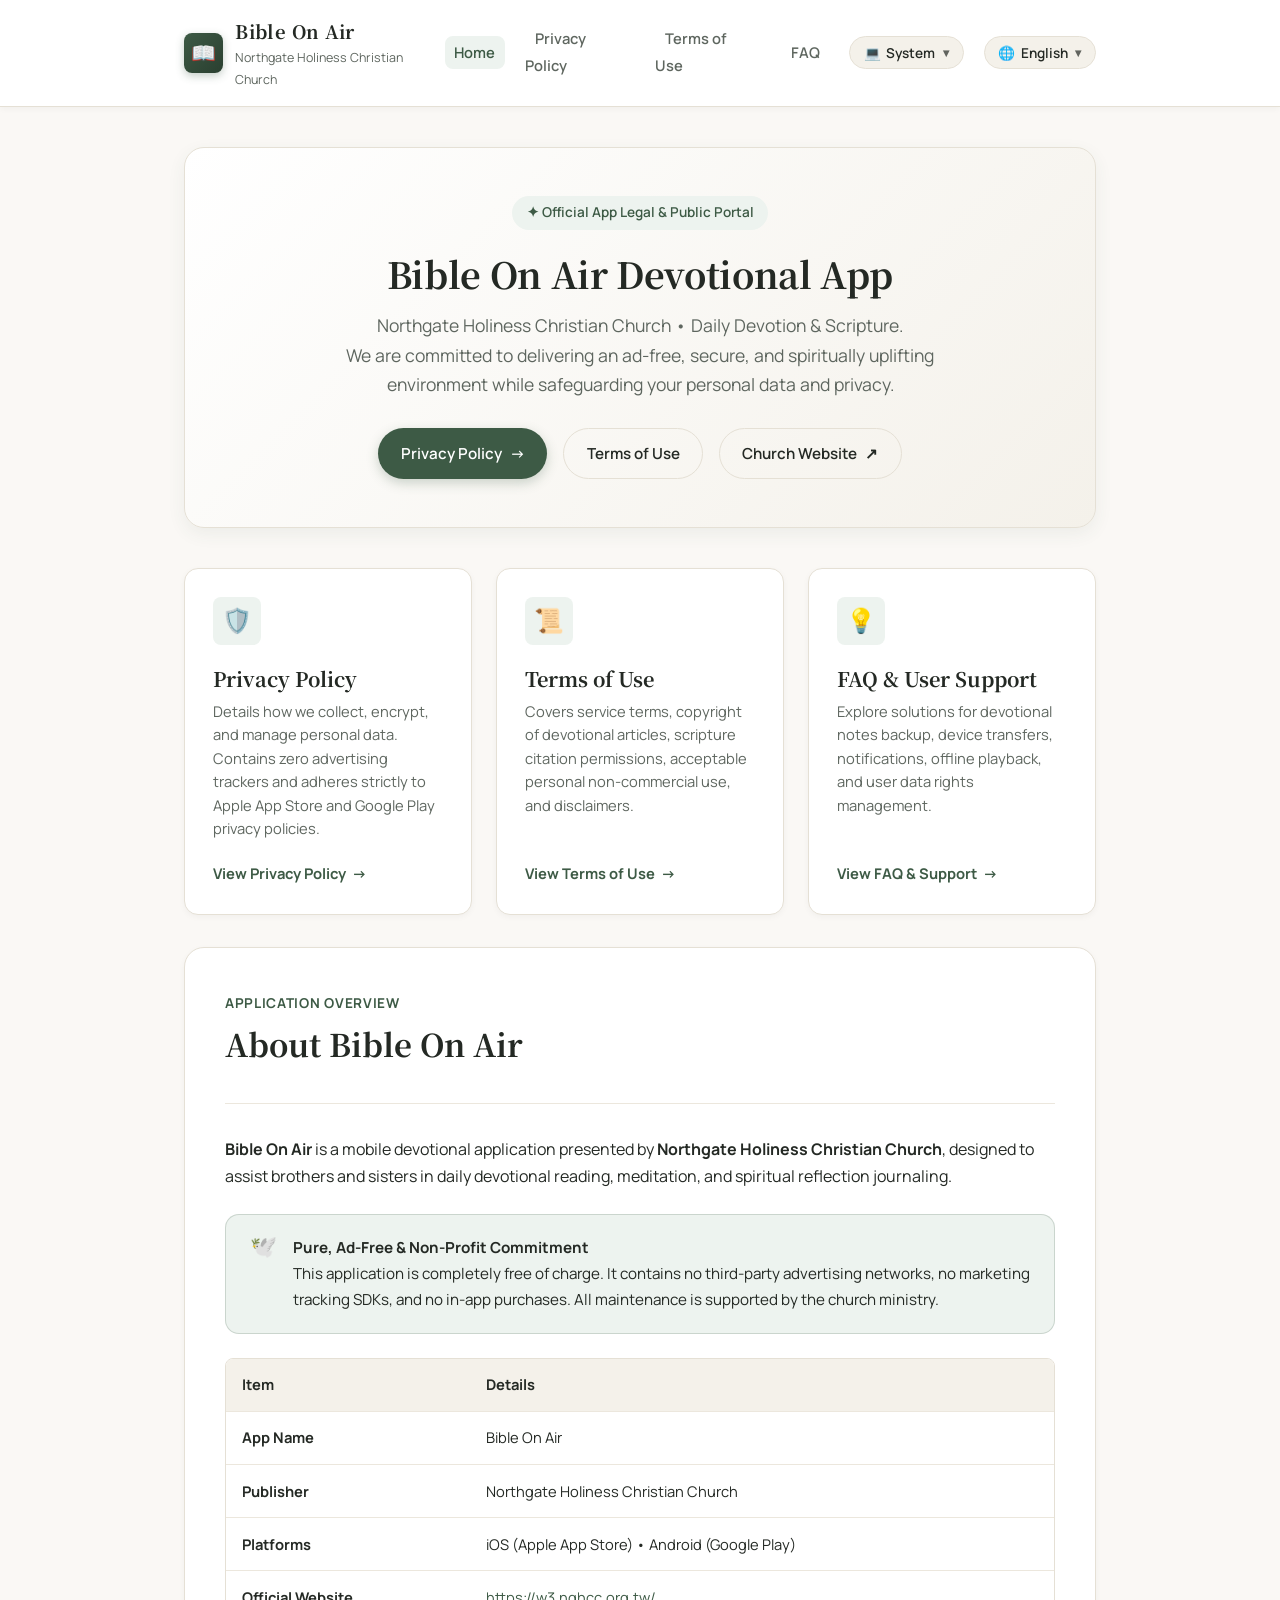
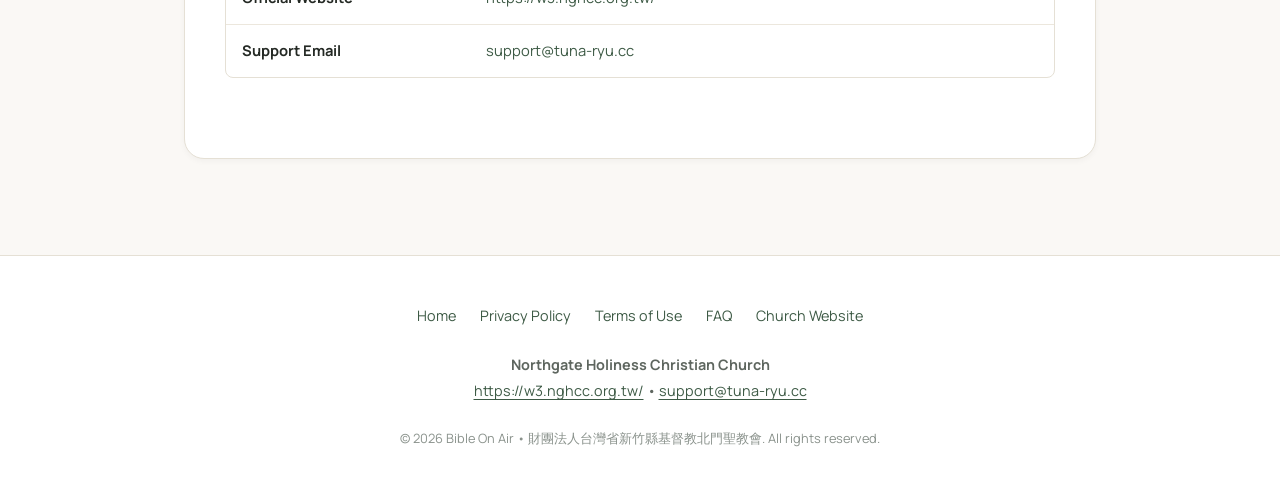
==== commit 2cf19aac: "feat(nav): 調整語系按鈕反應當前語言，並將頁首導航列封裝為 Web Component - 語系指示優化：按鈕顯示當前語系（繁體中文 / English），點擊展開下拉選單切換，與主題選單互" ====
--- a/docs/index.html
+++ b/docs/index.html
@@ -8,105 +8,13 @@
   <link rel="preconnect" href="https://fonts.googleapis.com">
   <link rel="preconnect" href="https://fonts.gstatic.com" crossorigin>
   <link href="https://fonts.googleapis.com/css2?family=Manrope:wght@400;500;600;700&family=Noto+Serif+TC:wght@500;600;700;900&display=swap" rel="stylesheet">
-  <script>
-    (function() {
-      var t = localStorage.getItem('boa_preferred_theme') || 'system';
-      document.documentElement.setAttribute('data-theme', t);
-    })();
-  </script>
-  <link rel="stylesheet" href="style.css?v=2611070940">
+  <script src="script.js?v=2611071409"></script>
+  <link rel="stylesheet" href="style.css?v=2611071409">
 </head>
 <body>
 
-  <!-- Site Header -->
-  <header class="site-header">
-    <div class="header-container">
-      <a href="index.html" class="brand-wrapper">
-        <div class="brand-logo-icon">📖</div>
-        <div class="brand-meta">
-          <span class="brand-name">Bible On Air</span>
-          <span class="brand-sub">
-            <span class="lang-zh">新竹北門聖教會</span>
-            <span class="lang-en">Northgate Holiness Christian Church</span>
-          </span>
-        </div>
-      </a>
-
-      <nav>
-        <ul class="nav-links">
-          <li>
-            <a href="index.html" class="nav-link active">
-              <span class="lang-zh">首頁</span>
-              <span class="lang-en">Home</span>
-            </a>
-          </li>
-          <li>
-            <a href="privacy.html" class="nav-link">
-              <span class="lang-zh">隱私權政策</span>
-              <span class="lang-en">Privacy Policy</span>
-            </a>
-          </li>
-          <li>
-            <a href="terms.html" class="nav-link">
-              <span class="lang-zh">服務條款</span>
-              <span class="lang-en">Terms of Use</span>
-            </a>
-          </li>
-          <li>
-            <a href="faq.html" class="nav-link">
-              <span class="lang-zh">常見問題</span>
-              <span class="lang-en">FAQ</span>
-            </a>
-          </li>
-          <li class="theme-dropdown-container">
-            <button type="button" class="theme-switch-btn" aria-haspopup="true" aria-expanded="false" title="外觀：跟隨系統 (點擊展開選單)">
-              <span class="theme-icon">💻</span>
-              <span class="theme-label-zh lang-zh">系統</span>
-              <span class="theme-label-en lang-en">System</span>
-              <span class="dropdown-arrow">▾</span>
-            </button>
-            <div class="theme-dropdown-menu" role="menu">
-              <button type="button" class="theme-menu-item active" data-theme-value="system" role="menuitem">
-                <span class="theme-menu-item-left">
-                  <span class="menu-icon">💻</span>
-                  <span class="menu-label">
-                    <span class="lang-zh">跟隨系統</span>
-                    <span class="lang-en">System Default</span>
-                  </span>
-                </span>
-                <span class="menu-check">✓</span>
-              </button>
-              <button type="button" class="theme-menu-item" data-theme-value="light" role="menuitem">
-                <span class="theme-menu-item-left">
-                  <span class="menu-icon">☀️</span>
-                  <span class="menu-label">
-                    <span class="lang-zh">淺色模式</span>
-                    <span class="lang-en">Light Mode</span>
-                  </span>
-                </span>
-                <span class="menu-check">✓</span>
-              </button>
-              <button type="button" class="theme-menu-item" data-theme-value="dark" role="menuitem">
-                <span class="theme-menu-item-left">
-                  <span class="menu-icon">🌙</span>
-                  <span class="menu-label">
-                    <span class="lang-zh">深色模式</span>
-                    <span class="lang-en">Dark Mode</span>
-                  </span>
-                </span>
-                <span class="menu-check">✓</span>
-              </button>
-            </div>
-          </li>
-          <li>
-            <button type="button" class="lang-switch-btn" aria-label="Toggle language">
-              🌐 <span class="lang-label">EN / English</span>
-            </button>
-          </li>
-        </ul>
-      </nav>
-    </div>
-  </header>
+  <!-- Site Header Component -->
+  <site-header></site-header>
 
   <!-- Main Container -->
   <main class="main-wrapper">
@@ -336,7 +244,5 @@
       </div>
     </div>
   </footer>
-
-  <script src="script.js?v=2611070940"></script>
 </body>
 </html>
--- a/docs/style.css
+++ b/docs/style.css
@@ -135,6 +135,10 @@
 }
 
 /* ==================== Header & Navigation ==================== */
+site-header {
+  display: contents;
+}
+
 .site-header {
   background: var(--bg-card);
   border-bottom: 1px solid var(--border-color);
@@ -238,8 +242,9 @@
   border-color: var(--color-primary);
 }
 
-/* ==================== Theme Dropdown Menu ==================== */
-.theme-dropdown-container {
+/* ==================== Theme & Language Dropdown Menu ==================== */
+.theme-dropdown-container,
+.lang-dropdown-container {
   position: relative;
   display: inline-flex;
 }
@@ -252,15 +257,17 @@
   display: inline-block;
 }
 
-.theme-dropdown-container.open .dropdown-arrow {
+.theme-dropdown-container.open .dropdown-arrow,
+.lang-dropdown-container.open .dropdown-arrow {
   transform: rotate(180deg);
 }
 
-.theme-dropdown-menu {
+.theme-dropdown-menu,
+.lang-dropdown-menu {
   position: absolute;
   top: calc(100% + 8px);
   right: 0;
-  min-width: 175px;
+  min-width: 160px;
   background: var(--bg-card);
   border: 1px solid var(--border-color);
   border-radius: var(--radius-md);
@@ -285,11 +292,13 @@
   }
 }
 
-.theme-dropdown-container.open .theme-dropdown-menu {
-  display: flex;
-}
-
-.theme-menu-item {
+.theme-dropdown-container.open .theme-dropdown-menu,
+.lang-dropdown-container.open .lang-dropdown-menu {
+  display: flex;
+}
+
+.theme-menu-item,
+.lang-menu-item {
   display: flex;
   align-items: center;
   justify-content: space-between;
@@ -308,31 +317,36 @@
   transition: all 0.15s ease;
 }
 
-.theme-menu-item:hover {
+.theme-menu-item:hover,
+.lang-menu-item:hover {
   background: var(--bg-card-subtle);
   color: var(--color-primary);
 }
 
-.theme-menu-item.active {
+.theme-menu-item.active,
+.lang-menu-item.active {
   font-weight: 700;
   color: var(--color-primary);
   background: var(--color-primary-subtle);
 }
 
-.theme-menu-item-left {
+.theme-menu-item-left,
+.lang-menu-item-left {
   display: inline-flex;
   align-items: center;
   gap: 8px;
 }
 
-.theme-menu-item .menu-check {
+.theme-menu-item .menu-check,
+.lang-menu-item .menu-check {
   font-size: 0.85rem;
   color: var(--color-primary);
   font-weight: 700;
   opacity: 0;
 }
 
-.theme-menu-item.active .menu-check {
+.theme-menu-item.active .menu-check,
+.lang-menu-item.active .menu-check {
   opacity: 1;
 }
 
